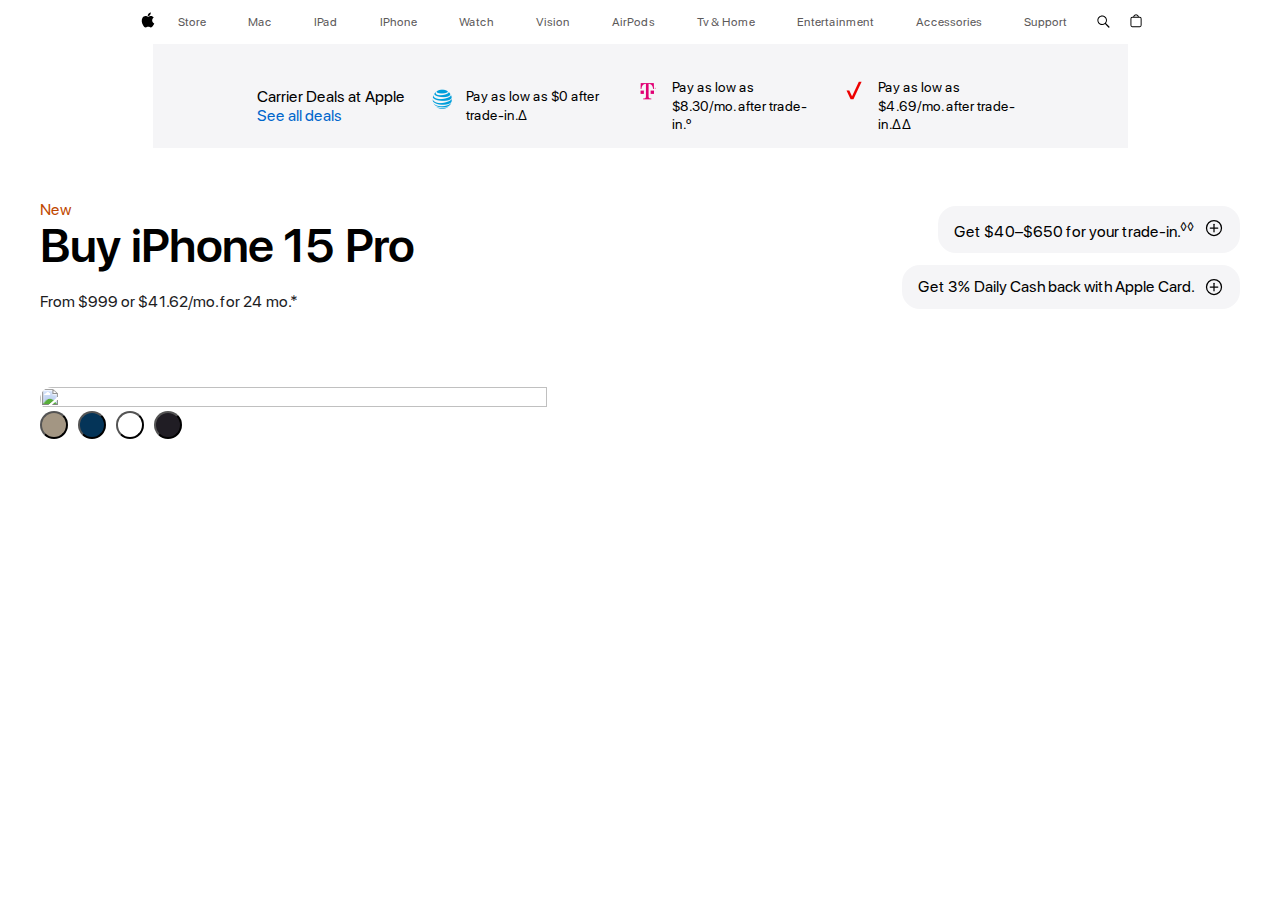
==== index.html @ e5b2a79b "first commit" ====
<!DOCTYPE html>
<html lang="en">

<head>
    <meta charset="UTF-8">
    <meta name="viewport" content="width=device-width, initial-scale=1.0">
    <title>Document</title>
    <link rel="stylesheet" href="css/index.css">
    <link rel="stylesheet" href="SF Pro Display/stylesheet.css">
</head>

<body>
    <header class="header">
        <div class="header_box">
            <div class="logo">
                <img src="img/apple__logo.svg" alt="">
            </div>
            <nav class="nav">
                <a class="nav__link" href="#">Store</a>
                <a class="nav__link" href="#">Mac</a>
                <a class="nav__link" href="#">IPad</a>
                <a class="nav__link" href="#">IPhone</a>
                <a class="nav__link" href="#">Watch</a>
                <a class="nav__link" href="#">Vision</a>
                <a class="nav__link" href="#">AirPods</a>
                <a class="nav__link" href="#">Tv &amp; Home</a>
                <a class="nav__link" href="#">Entertainment</a>
                <a class="nav__link" href="#">Accessories</a>
                <a class="nav__link" href="#">Support</a>
            </nav>
            <div class="search_menu">
                <div class="search"><svg xmlns="http://www.w3.org/2000/svg" width="15px" height="44px"
                        viewBox="0 0 15 44">
                        <path
                            d="M14.298,27.202l-3.87-3.87c0.701-0.929,1.122-2.081,1.122-3.332c0-3.06-2.489-5.55-5.55-5.55c-3.06,0-5.55,2.49-5.55,5.55 c0,3.061,2.49,5.55,5.55,5.55c1.251,0,2.403-0.421,3.332-1.122l3.87,3.87c0.151,0.151,0.35,0.228,0.548,0.228 s0.396-0.076,0.548-0.228C14.601,27.995,14.601,27.505,14.298,27.202z M1.55,20c0-2.454,1.997-4.45,4.45-4.45 c2.454,0,4.45,1.997,4.45,4.45S8.454,24.45,6,24.45C3.546,24.45,1.55,22.454,1.55,20z">
                        </path>
                    </svg>
                    <svg height="44" viewBox="0 0 14 44" width="14" xmlns="http://www.w3.org/2000/svg">
                        <path
                            d="m11.3535 16.0283h-1.0205a3.4229 3.4229 0 0 0 -3.333-2.9648 3.4229 3.4229 0 0 0 -3.333 2.9648h-1.02a2.1184 2.1184 0 0 0 -2.117 2.1162v7.7155a2.1186 2.1186 0 0 0 2.1162 2.1167h8.707a2.1186 2.1186 0 0 0 2.1168-2.1167v-7.7155a2.1184 2.1184 0 0 0 -2.1165-2.1162zm-4.3535-1.8652a2.3169 2.3169 0 0 1 2.2222 1.8652h-4.4444a2.3169 2.3169 0 0 1 2.2222-1.8652zm5.37 11.6969a1.0182 1.0182 0 0 1 -1.0166 1.0171h-8.7069a1.0182 1.0182 0 0 1 -1.0165-1.0171v-7.7155a1.0178 1.0178 0 0 1 1.0166-1.0166h8.707a1.0178 1.0178 0 0 1 1.0164 1.0166z">
                        </path>
                    </svg>
                </div>

            </div>
        </div>
    </header>

    <div class="credit_conditions">
        <div class="credit_conditions_box">
            <div class="deals__linkbox">
                <p class="s_c_d">Carrier Deals at Apple</p>
                <a class="deals__link" href="#">See all deals</a>
            </div>
            <div class="deals">
                <img src="img/globus.png" alt="">
                <p>Pay as low as $0 after trade-in.Δ</p>
            </div>
            <div class="deals">
                <img src="img/tshka.png" alt="">
                <p>Pay as low as $8.30/mo. after trade-in.º</p>
            </div>
            <div class="deals">
                <img src="img/galka.png" alt="">
                <p>Pay as low as $4.69/mo. after trade-in.ΔΔ</p>
            </div>

        </div>
    </div>


    <section class="section">
        <div class="container">
            <div class="iphone_ad_box">
                <div class="iphone_ad">
                    <span style="color:#bf4800;" class="novelty">New</span>
                    <h1>Buy iPhone 15 Pro</h1>
                    <span class="price_ad">From $999 or $41.62/mo. for 24 mo.*</span>
                </div>
                <div class="purchase_box">
                    <div class="purchase">
                        <a class="purchase__link" href="#">
                            Get $40–$650 for your trade-in.<sup>◊◊</sup>
                        </a>
                        <img style="margin-left: 10px;" height="20" width="20" src="img/4781840_+_add_circle_create_expand_icon.svg" alt="">

                    </div>
                    <div class="purchase">
                        <a class="purchase__link" href="#">
                            Get 3% Daily Cash back with Apple Card.
                        </a>
                        <img style="margin-left: 10px;" height="20" width="20" src="img/4781840_+_add_circle_create_expand_icon.svg" alt="">
                    </div>
                </div>
            </div>
        </div>
    </section>

    <section class="second_section">
        <div class="container">
            <div class="Iphone__catalog__box">
                <div class="tabcontainer">
                    <div class="tabcontent">
                        <img src="https://store.storeimages.cdn-apple.com/4982/as-images.apple.com/is/iphone-15-pro-finish-select-202309-6-1inch_GEO_US?wid=2560&hei=1440&fmt=p-jpg&qlt=80&.v=1693009279082" alt="">
                    </div>
                    <div class="tabcontent">
                        <img src="https://store.storeimages.cdn-apple.com/4982/as-images.apple.com/is/iphone-15-pro-finish-select-202309-6-1inch-naturaltitanium?wid=2560&hei=1440&fmt=p-jpg&qlt=80&.v=1692846363993" alt="">
                    </div>
                    <div class="tabcontent">
                        <img src="https://store.storeimages.cdn-apple.com/4982/as-images.apple.com/is/iphone-15-pro-finish-select-202309-6-1inch-bluetitanium?wid=2560&hei=1440&fmt=p-jpg&qlt=80&.v=1692846360609" alt="">
                    </div>
                    <div class="tabcontent">
                        <img src="https://store.storeimages.cdn-apple.com/4982/as-images.apple.com/is/iphone-15-pro-finish-select-202309-6-1inch-whitetitanium?wid=2560&hei=1440&fmt=p-jpg&qlt=80&.v=1692846367180" alt="">
                    </div>
                    <div class="tabcontent">
                        <img src="https://store.storeimages.cdn-apple.com/4982/as-images.apple.com/is/iphone-15-pro-finish-select-202309-6-1inch-blacktitanium?wid=2560&hei=1440&fmt=p-jpg&qlt=80&.v=1692846357018" alt="">
                    </div>
                </div>
            </div>

            <div class="colors-iphone-buttons-click">
                <button class="Natural">1</button>
                <button class="Blue">1</button>
                <button class="White">1</button>
                <button class="Black">1</button>
            </div>
        </div>
    </section>

    <script src="index.js"></script>
</body>

</html>
---- css/index.css ----
* {
    margin: 0;
    padding: 0;
    box-sizing: border-box;
    font-family: 'SF Pro Display';
}

.container {
    max-width: 1200px;
    margin: 0 auto;
}

.logo img {
    width: 20px;
    height: 20px;
}

.search,
.shopping svg {
    display: flex;
    margin-left: 10px;
    gap: 20px;
    width: 45px;
    cursor: pointer;
}


.header_box {
    display: flex;
    justify-content: center;
    align-items: center;
}

.nav {
    font-size: 12px;
}

.nav__link {

    display: inline-block;
    vertical-align: top;
    color: rgb(92, 89, 89);
    margin: 0 20px;
    text-decoration: none;
    transition: color .2s linear;
    position: relative;
    font-weight: 400;
    line-height: 20px;

    &:hover {
        color: rgb(42, 41, 41);
    }
}

.credit_conditions {
    padding-top: 20px;
    background-color: #f5f5f7;
    width: 975px;
    margin: 0 auto;
}

.creditation_title {
    text-align: center;
    padding-top: 20px;
    padding-bottom: 25px;
    font-size: 14px;
    font-weight: 400;

}

.credit_conditions_box {
    display: flex;
    justify-content: center;
    align-items: center;
    border-radius: 4px;
    padding: 14px 0;
    gap: 25px;
}


.deals {
    display: flex;

}

.deals img {
    height: 24px;
}

.deals p {
    max-width: 145px;
    margin-left: 12px;
    line-height: 1.33337;
    font-weight: 400;
    font-size: 14px;
}

.deals__link {
    display: inline-block;
    vertical-align: top;
    text-decoration: none;
    position: relative;
    color: #06c;
    cursor: pointer;
}

.deals__link::after {
    content: "";
    display: block;
    width: 100%;
    display: none;
    height: 1px;
    background-color: #06c;
    position: absolute;
    top: 100%;
    left: 0;
    z-index: 1;
    transition: .3s;
}

.deals__link:hover::after {
    display: block;
    background-color: #06c;
}


.iphone_ad h1 {
    font-size: 48px;
    line-height: 1.08349;
    font-weight: 600;
    padding-bottom: 20px;
}

.price_ad {
    line-height: 1.42859;
    font-weight: 400;
    color: #1d1d1f;
}

.purchase_box {
    display: flex;
    flex-direction: column;
    align-items: flex-end;
}

.purchase {
    display: flex;
    text-decoration: none;
    position: relative;
    color: #06c;
    cursor: pointer;
    background-color: #f5f5f7;
    border-radius: 18px;
    padding: 12px 16px;
    margin: 6px 0;
}

.purchase__link {
    text-decoration: none;
    color: black;
}


.iphone_ad_box {
    display: flex;
    justify-content: space-between;
    margin-bottom: 50px;
}

.section {
    padding: 52px 0 22px;
}


.tabcontent img {
    width: 65%;
    height: 65%;
    border-radius: 12px;
}


.hide {
    display: none;
}

.fade {
    animation-name: fade;
    animation-duration: 1.5s;
}

.colors-iphone-buttons-click {
    display: flex;
    gap: 10px;
    margin-bottom: 30px;
}

.Natural {
    color: transparent;
    width: 28px;
    height: 28px;
    border-radius: 50%;
    background-color: #a39683;

}

.Blue {
    color: transparent;
    width: 28px;
    height: 28px;
    border-radius: 50%;
    background-color: #043458;
}

.White {
    color: transparent;
    width: 28px;
    height: 28px;
    border-radius: 50%;
    background-color: white;
}

.Black {
    color: transparent;
    width: 28px;
    height: 28px;
    border-radius: 50%;
    background-color: #201D24;

}


.tabcontent:not(:first-child) {
    display: none;
  }
---- SF Pro Display/stylesheet.css ----
@font-face {
    font-family: 'SF Pro Display';
    src: url('SFProDisplay-Medium.eot');
    src: local('SF Pro Display Medium'), local('SFProDisplay-Medium'),
        url('SFProDisplay-Medium.eot?#iefix') format('embedded-opentype'),
        url('SFProDisplay-Medium.woff2') format('woff2'),
        url('SFProDisplay-Medium.woff') format('woff'),
        url('SFProDisplay-Medium.ttf') format('truetype');
    font-weight: 500;
    font-style: normal;
}

@font-face {
    font-family: 'SF Pro Display';
    src: url('SFProDisplay-Heavy.eot');
    src: local('SF Pro Display Heavy'), local('SFProDisplay-Heavy'),
        url('SFProDisplay-Heavy.eot?#iefix') format('embedded-opentype'),
        url('SFProDisplay-Heavy.woff2') format('woff2'),
        url('SFProDisplay-Heavy.woff') format('woff'),
        url('SFProDisplay-Heavy.ttf') format('truetype');
    font-weight: 900;
    font-style: normal;
}

@font-face {
    font-family: 'SF Pro Display';
    src: url('SFProDisplay-UltralightItalic.eot');
    src: local('SF Pro Display UltralightItalic'), local('SFProDisplay-UltralightItalic'),
        url('SFProDisplay-UltralightItalic.eot?#iefix') format('embedded-opentype'),
        url('SFProDisplay-UltralightItalic.woff2') format('woff2'),
        url('SFProDisplay-UltralightItalic.woff') format('woff'),
        url('SFProDisplay-UltralightItalic.ttf') format('truetype');
    font-weight: 200;
    font-style: italic;
}

@font-face {
    font-family: 'SF Pro Display';
    src: url('SFProDisplay-RegularItalic.eot');
    src: local('SF Pro Display Regular Italic'), local('SFProDisplay-RegularItalic'),
        url('SFProDisplay-RegularItalic.eot?#iefix') format('embedded-opentype'),
        url('SFProDisplay-RegularItalic.woff2') format('woff2'),
        url('SFProDisplay-RegularItalic.woff') format('woff'),
        url('SFProDisplay-RegularItalic.ttf') format('truetype');
    font-weight: normal;
    font-style: italic;
}

@font-face {
    font-family: 'SF Pro Display';
    src: url('SFProDisplay-Thin.eot');
    src: local('SF Pro Display Thin'), local('SFProDisplay-Thin'),
        url('SFProDisplay-Thin.eot?#iefix') format('embedded-opentype'),
        url('SFProDisplay-Thin.woff2') format('woff2'),
        url('SFProDisplay-Thin.woff') format('woff'),
        url('SFProDisplay-Thin.ttf') format('truetype');
    font-weight: 100;
    font-style: normal;
}

@font-face {
    font-family: 'SF Pro Display';
    src: url('SFProDisplay-Light.eot');
    src: local('SF Pro Display Light'), local('SFProDisplay-Light'),
        url('SFProDisplay-Light.eot?#iefix') format('embedded-opentype'),
        url('SFProDisplay-Light.woff2') format('woff2'),
        url('SFProDisplay-Light.woff') format('woff'),
        url('SFProDisplay-Light.ttf') format('truetype');
    font-weight: 200;
    font-style: normal;
}

@font-face {
    font-family: 'SF Pro Display';
    src: url('SFProDisplay-BlackItalic.eot');
    src: local('SF Pro Display Black Italic'), local('SFProDisplay-BlackItalic'),
        url('SFProDisplay-BlackItalic.eot?#iefix') format('embedded-opentype'),
        url('SFProDisplay-BlackItalic.woff2') format('woff2'),
        url('SFProDisplay-BlackItalic.woff') format('woff'),
        url('SFProDisplay-BlackItalic.ttf') format('truetype');
    font-weight: 900;
    font-style: italic;
}

@font-face {
    font-family: 'SF Pro Display';
    src: url('SFProDisplay-Bold.eot');
    src: local('SF Pro Display Bold'), local('SFProDisplay-Bold'),
        url('SFProDisplay-Bold.eot?#iefix') format('embedded-opentype'),
        url('SFProDisplay-Bold.woff2') format('woff2'),
        url('SFProDisplay-Bold.woff') format('woff'),
        url('SFProDisplay-Bold.ttf') format('truetype');
    font-weight: bold;
    font-style: normal;
}

@font-face {
    font-family: 'SF Pro Display';
    src: url('SFProDisplay-Black.eot');
    src: local('SF Pro Display Black'), local('SFProDisplay-Black'),
        url('SFProDisplay-Black.eot?#iefix') format('embedded-opentype'),
        url('SFProDisplay-Black.woff2') format('woff2'),
        url('SFProDisplay-Black.woff') format('woff'),
        url('SFProDisplay-Black.ttf') format('truetype');
    font-weight: 900;
    font-style: normal;
}

@font-face {
    font-family: 'SF Pro Display';
    src: url('SFProDisplay-SemiboldItalic.eot');
    src: local('SF Pro Display SemiboldItalic'), local('SFProDisplay-SemiboldItalic'),
        url('SFProDisplay-SemiboldItalic.eot?#iefix') format('embedded-opentype'),
        url('SFProDisplay-SemiboldItalic.woff2') format('woff2'),
        url('SFProDisplay-SemiboldItalic.woff') format('woff'),
        url('SFProDisplay-SemiboldItalic.ttf') format('truetype');
    font-weight: 600;
    font-style: italic;
}

@font-face {
    font-family: 'SF Pro Display';
    src: url('SFProDisplay-Ultralight.eot');
    src: local('SF Pro Display Ultralight'), local('SFProDisplay-Ultralight'),
        url('SFProDisplay-Ultralight.eot?#iefix') format('embedded-opentype'),
        url('SFProDisplay-Ultralight.woff2') format('woff2'),
        url('SFProDisplay-Ultralight.woff') format('woff'),
        url('SFProDisplay-Ultralight.ttf') format('truetype');
    font-weight: 200;
    font-style: normal;
}

@font-face {
    font-family: 'SF Pro Display';
    src: url('SFProDisplay-LightItalic.eot');
    src: local('SF Pro Display LightItalic'), local('SFProDisplay-LightItalic'),
        url('SFProDisplay-LightItalic.eot?#iefix') format('embedded-opentype'),
        url('SFProDisplay-LightItalic.woff2') format('woff2'),
        url('SFProDisplay-LightItalic.woff') format('woff'),
        url('SFProDisplay-LightItalic.ttf') format('truetype');
    font-weight: 200;
    font-style: italic;
}

@font-face {
    font-family: 'SF Pro Display';
    src: url('SFProDisplay-ThinItalic.eot');
    src: local('SF Pro Display ThinItalic'), local('SFProDisplay-ThinItalic'),
        url('SFProDisplay-ThinItalic.eot?#iefix') format('embedded-opentype'),
        url('SFProDisplay-ThinItalic.woff2') format('woff2'),
        url('SFProDisplay-ThinItalic.woff') format('woff'),
        url('SFProDisplay-ThinItalic.ttf') format('truetype');
    font-weight: 100;
    font-style: italic;
}

@font-face {
    font-family: 'SF Pro Display';
    src: url('SFProDisplay-MediumItalic.eot');
    src: local('SF Pro Display MediumItalic'), local('SFProDisplay-MediumItalic'),
        url('SFProDisplay-MediumItalic.eot?#iefix') format('embedded-opentype'),
        url('SFProDisplay-MediumItalic.woff2') format('woff2'),
        url('SFProDisplay-MediumItalic.woff') format('woff'),
        url('SFProDisplay-MediumItalic.ttf') format('truetype');
    font-weight: 500;
    font-style: italic;
}

@font-face {
    font-family: 'SF Pro Display';
    src: url('SFProDisplay-Semibold.eot');
    src: local('SF Pro Display Semibold'), local('SFProDisplay-Semibold'),
        url('SFProDisplay-Semibold.eot?#iefix') format('embedded-opentype'),
        url('SFProDisplay-Semibold.woff2') format('woff2'),
        url('SFProDisplay-Semibold.woff') format('woff'),
        url('SFProDisplay-Semibold.ttf') format('truetype');
    font-weight: 600;
    font-style: normal;
}

@font-face {
    font-family: 'SF Pro Display';
    src: url('SFProDisplay-HeavyItalic.eot');
    src: local('SF Pro Display HeavyItalic'), local('SFProDisplay-HeavyItalic'),
        url('SFProDisplay-HeavyItalic.eot?#iefix') format('embedded-opentype'),
        url('SFProDisplay-HeavyItalic.woff2') format('woff2'),
        url('SFProDisplay-HeavyItalic.woff') format('woff'),
        url('SFProDisplay-HeavyItalic.ttf') format('truetype');
    font-weight: 900;
    font-style: italic;
}

@font-face {
    font-family: 'SF Pro Display';
    src: url('SFProDisplay-Regular.eot');
    src: local('SF Pro Display Regular'), local('SFProDisplay-Regular'),
        url('SFProDisplay-Regular.eot?#iefix') format('embedded-opentype'),
        url('SFProDisplay-Regular.woff2') format('woff2'),
        url('SFProDisplay-Regular.woff') format('woff'),
        url('SFProDisplay-Regular.ttf') format('truetype');
    font-weight: normal;
    font-style: normal;
}

@font-face {
    font-family: 'SF Pro Display';
    src: url('SFProDisplay-BoldItalic.eot');
    src: local('SF Pro Display BoldItalic'), local('SFProDisplay-BoldItalic'),
        url('SFProDisplay-BoldItalic.eot?#iefix') format('embedded-opentype'),
        url('SFProDisplay-BoldItalic.woff2') format('woff2'),
        url('SFProDisplay-BoldItalic.woff') format('woff'),
        url('SFProDisplay-BoldItalic.ttf') format('truetype');
    font-weight: bold;
    font-style: italic;
}
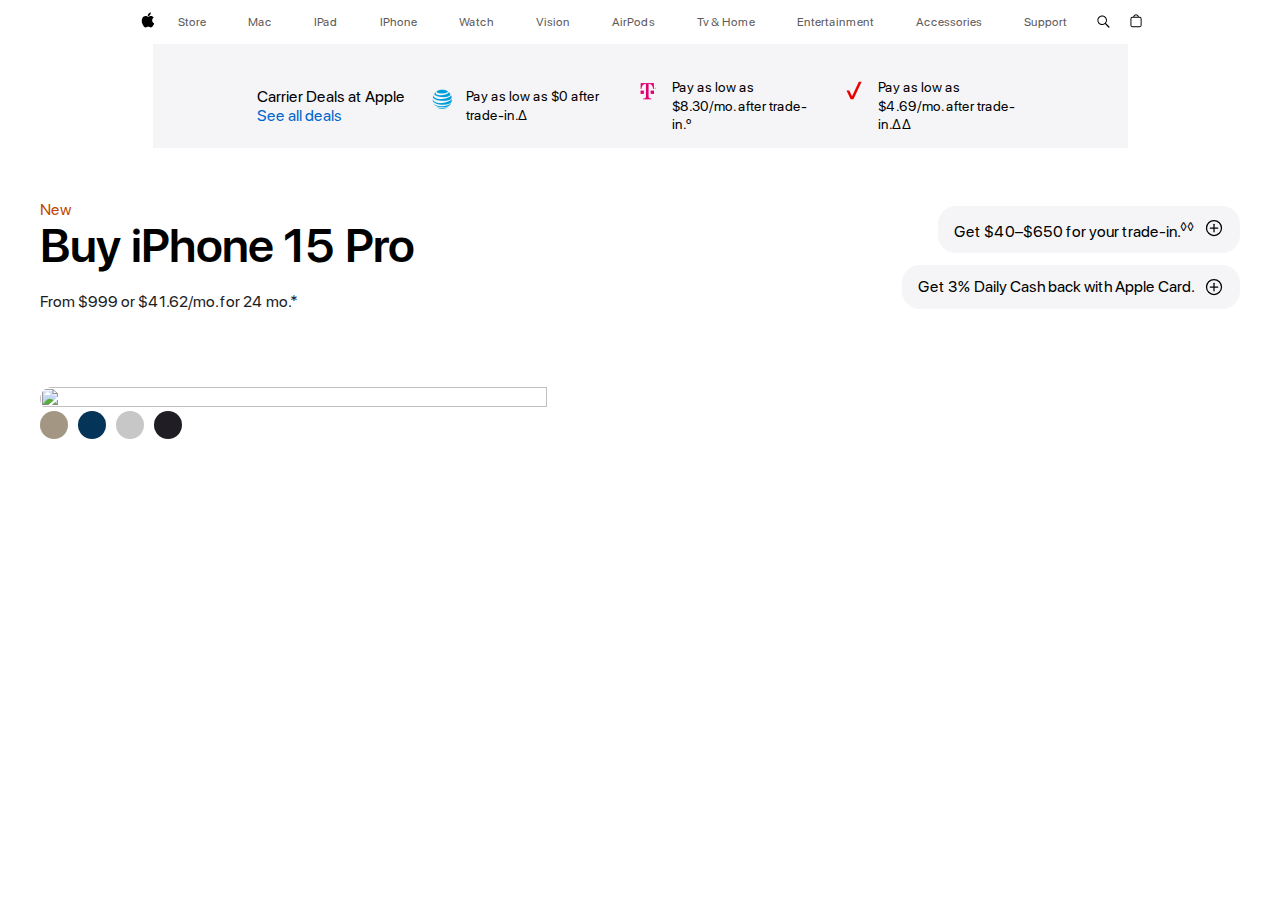
==== commit 49d61860: "mac_book" ====
--- a/index.html
+++ b/index.html
@@ -17,7 +17,7 @@
             </div>
             <nav class="nav">
                 <a class="nav__link" href="#">Store</a>
-                <a class="nav__link" href="#">Mac</a>
+                <a class="nav__link" href="indexMac.html">Mac</a>
                 <a class="nav__link" href="#">IPad</a>
                 <a class="nav__link" href="#">IPhone</a>
                 <a class="nav__link" href="#">Watch</a>
--- a/css/index.css
+++ b/css/index.css
@@ -192,6 +192,26 @@
     display: flex;
     gap: 10px;
     margin-bottom: 30px;
+
+}
+
+.colors-iphone-buttons-click button {
+    border: none;
+    cursor: pointer;
+    transition: .3s;
+}
+
+
+.colors-iphone-buttons-click button,
+.Natural,
+.Blue,
+.white,
+.Black:hover {
+    &:hover {
+        outline-style: solid;
+        box-shadow: 0 0 0 4px rgb(228, 228, 228);
+        scale: 1.1;
+    }
 }
 
 .Natural {
@@ -201,6 +221,8 @@
     border-radius: 50%;
     background-color: #a39683;
 
+
+
 }
 
 .Blue {
@@ -209,6 +231,8 @@
     height: 28px;
     border-radius: 50%;
     background-color: #043458;
+
+
 }
 
 .White {
@@ -216,7 +240,7 @@
     width: 28px;
     height: 28px;
     border-radius: 50%;
-    background-color: white;
+    background-color: rgb(200, 199, 199);
 }
 
 .Black {
@@ -231,4 +255,167 @@
 
 .tabcontent:not(:first-child) {
     display: none;
-  }+}
+
+.macbook_img img {
+    transition: .3s;
+}
+
+.macbook_title {
+    color: #000;
+    text-align: center;
+    font-size: 48px;
+    font-weight: 700;
+}
+
+.macbook_paragraph {
+    color: #000;
+    text-align: center;
+    font-size: 18px;
+    font-style: normal;
+    font-weight: 500;
+    line-height: normal;
+    margin-top: 25px;
+}
+
+
+.mackbook_statistic {
+    display: flex;
+    justify-content: center;
+    gap: 75px;
+}
+
+.macbook_colors {
+    color: #0071E3;
+
+    font-size: 24px;
+    font-weight: 700;
+}
+
+.macbook_price {
+    color: #000;
+    font-size: 48px;
+    font-weight: 700;
+    margin-top: 50px;
+
+}
+
+.macbook_info {
+    display: flex;
+    flex-direction: column;
+    justify-content: center;
+}
+
+.macbook_section {
+    padding-top: 70px;
+}
+
+.mackbook_statistic {
+    padding: 64px 0 50px 0;
+
+}
+
+.macbook_color_btn {
+    display: flex;
+    justify-content: center;
+    gap: 10px;
+}
+
+.macbook_color_btn button {
+    width: 155px;
+    height: 42px;
+    border: none;
+    border-radius: 10px;
+    transition: .3s;
+    cursor: pointer;
+}
+
+
+.white_col {
+    background: #CFE7FF;
+    color: #797979;
+
+    text-align: center;
+    font-size: 18px;
+    font-style: normal;
+    font-weight: 500;
+    line-height: normal;
+
+    &:hover {
+        outline-style: solid;
+        box-shadow: 0 0 0 4px rgb(228, 228, 228);
+        scale: 1.1;
+    }
+}
+
+.gray_col {
+    background: #CFE7FF;
+    color: #797979;
+
+    text-align: center;
+    font-size: 18px;
+    font-style: normal;
+    font-weight: 500;
+    line-height: normal;
+
+    &:hover {
+        outline-style: solid;
+        box-shadow: 0 0 0 4px rgb(228, 228, 228);
+        scale: 1.1;
+    }
+}
+
+
+.active {
+    background-color: #0071E3;
+    color: white;
+}
+
+
+.macbook_ssection_second {
+    padding: 40px 0 134px 0;
+}
+
+.macbook_price_choosing {
+    display: flex;
+    flex-direction: column;
+    align-items: center;
+    gap: 7px;
+}
+
+.macbook_price_choosing button {
+    background: transparent;
+    cursor: pointer;
+}
+
+.macbook_memory {
+    width: 321px;
+    height: 57px;
+    border-radius: 10px;
+    border: 2px solid #CFE7FF;
+    display: flex;
+    align-items: center;
+    justify-content: space-between;
+    padding: 0 20px;
+
+    &:hover {
+        border: 2px solid #007FFF;
+    }
+}
+
+
+.macbook_memory h3 {
+    color: #000;
+    font-size: 18px;
+    font-weight: 600;
+
+
+}
+
+.prices {
+    color: #000;
+
+    text-align: right;
+    font-size: 14px;
+    font-weight: 600;
+}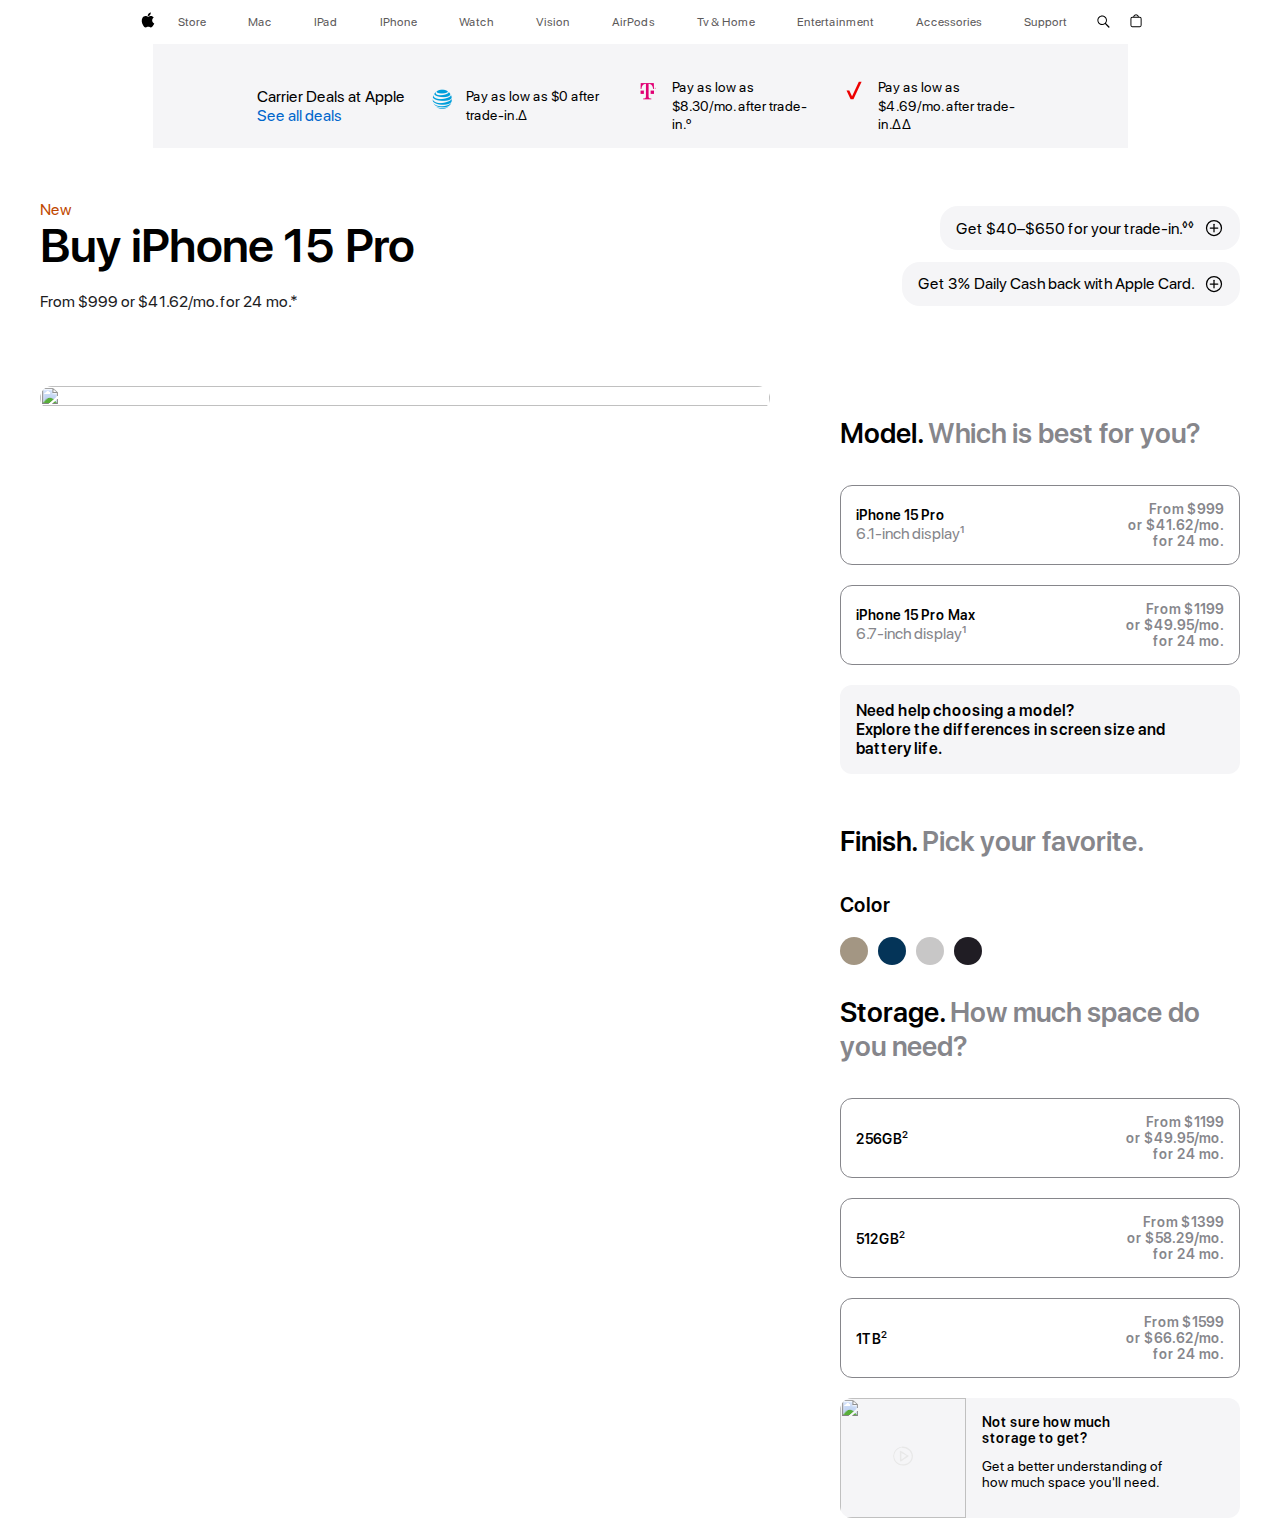
==== commit a9affae5: "html_css" ====
--- a/index.html
+++ b/index.html
@@ -82,14 +82,16 @@
                         <a class="purchase__link" href="#">
                             Get $40–$650 for your trade-in.<sup>◊◊</sup>
                         </a>
-                        <img style="margin-left: 10px;" height="20" width="20" src="img/4781840_+_add_circle_create_expand_icon.svg" alt="">
+                        <img style="margin-left: 10px;" height="20" width="20"
+                            src="img/4781840_+_add_circle_create_expand_icon.svg" alt="">
 
                     </div>
                     <div class="purchase">
                         <a class="purchase__link" href="#">
                             Get 3% Daily Cash back with Apple Card.
                         </a>
-                        <img style="margin-left: 10px;" height="20" width="20" src="img/4781840_+_add_circle_create_expand_icon.svg" alt="">
+                        <img style="margin-left: 10px;" height="20" width="20"
+                            src="img/4781840_+_add_circle_create_expand_icon.svg" alt="">
                     </div>
                 </div>
             </div>
@@ -98,35 +100,138 @@
 
     <section class="second_section">
         <div class="container">
-            <div class="Iphone__catalog__box">
-                <div class="tabcontainer">
-                    <div class="tabcontent">
-                        <img src="https://store.storeimages.cdn-apple.com/4982/as-images.apple.com/is/iphone-15-pro-finish-select-202309-6-1inch_GEO_US?wid=2560&hei=1440&fmt=p-jpg&qlt=80&.v=1693009279082" alt="">
-                    </div>
-                    <div class="tabcontent">
-                        <img src="https://store.storeimages.cdn-apple.com/4982/as-images.apple.com/is/iphone-15-pro-finish-select-202309-6-1inch-naturaltitanium?wid=2560&hei=1440&fmt=p-jpg&qlt=80&.v=1692846363993" alt="">
-                    </div>
-                    <div class="tabcontent">
-                        <img src="https://store.storeimages.cdn-apple.com/4982/as-images.apple.com/is/iphone-15-pro-finish-select-202309-6-1inch-bluetitanium?wid=2560&hei=1440&fmt=p-jpg&qlt=80&.v=1692846360609" alt="">
-                    </div>
-                    <div class="tabcontent">
-                        <img src="https://store.storeimages.cdn-apple.com/4982/as-images.apple.com/is/iphone-15-pro-finish-select-202309-6-1inch-whitetitanium?wid=2560&hei=1440&fmt=p-jpg&qlt=80&.v=1692846367180" alt="">
-                    </div>
-                    <div class="tabcontent">
-                        <img src="https://store.storeimages.cdn-apple.com/4982/as-images.apple.com/is/iphone-15-pro-finish-select-202309-6-1inch-blacktitanium?wid=2560&hei=1440&fmt=p-jpg&qlt=80&.v=1692846357018" alt="">
-                    </div>
-                </div>
-            </div>
-
-            <div class="colors-iphone-buttons-click">
-                <button class="Natural">1</button>
-                <button class="Blue">1</button>
-                <button class="White">1</button>
-                <button class="Black">1</button>
+            <div class="Iphone__catalog">
+                <div class="Iphone__catalog__box">
+                    <div class="tabcontainer">
+                        <div class="tabcontent">
+                            <img src="https://store.storeimages.cdn-apple.com/4982/as-images.apple.com/is/iphone-15-pro-finish-select-202309-6-1inch_GEO_US?wid=2560&hei=1440&fmt=p-jpg&qlt=80&.v=1693009279082"
+                                alt="">
+                        </div>
+                        <div class="tabcontent">
+                            <img src="https://store.storeimages.cdn-apple.com/4982/as-images.apple.com/is/iphone-15-pro-finish-select-202309-6-1inch-naturaltitanium?wid=2560&hei=1440&fmt=p-jpg&qlt=80&.v=1692846363993"
+                                alt="">
+                        </div>
+                        <div class="tabcontent">
+                            <img src="https://store.storeimages.cdn-apple.com/4982/as-images.apple.com/is/iphone-15-pro-finish-select-202309-6-1inch-bluetitanium?wid=2560&hei=1440&fmt=p-jpg&qlt=80&.v=1692846360609"
+                                alt="">
+                        </div>
+                        <div class="tabcontent">
+                            <img src="https://store.storeimages.cdn-apple.com/4982/as-images.apple.com/is/iphone-15-pro-finish-select-202309-6-1inch-whitetitanium?wid=2560&hei=1440&fmt=p-jpg&qlt=80&.v=1692846367180"
+                                alt="">
+                        </div>
+                        <div class="tabcontent">
+                            <img src="https://store.storeimages.cdn-apple.com/4982/as-images.apple.com/is/iphone-15-pro-finish-select-202309-6-1inch-blacktitanium?wid=2560&hei=1440&fmt=p-jpg&qlt=80&.v=1692846357018"
+                                alt="">
+                        </div>
+                    </div>
+                </div>
+
+                <div class="Iphone__catalog__box_right">
+                    <h3><span class="questionspan">Model. </span>Which is best for you?</h3>
+
+                    <div class="iphone-borders-configuration">
+                        <div class="iphone_name">
+                            <span class="from-selector-title">iPhone 15 Pro</span>
+                            <span class="form-label-small">6.1-inch display<sup>1</sup></span>
+                        </div>
+                        <a class="price-point-link" href="#">
+                            <p class="prices">From $999</p>
+                            <p class="prices">or $41.62/mo.</p>
+                            <p class="prices">for 24 mo.</p>
+                        </a>
+
+                    </div>
+
+                    <div class="iphone-borders-configuration">
+                        <div class="iphone_name">
+                            <span class="from-selector-title">iPhone 15 Pro Max</span>
+                            <span class="form-label-small">6.7-inch display<sup>1</sup></span>
+                        </div>
+                        <a class="price-point-link" href="#">
+                            <p class="prices">From $1199</p>
+                            <p class="prices">or $49.95/mo.</p>
+                            <p class="prices">for 24 mo.</p>
+                        </a>
+
+                    </div>
+
+                    <div class="decision-support">
+                        <div class="decisionsection">
+                            <p class="decisionsection-header">Need help choosing a model?</p>
+                            <p class="decisionsection-header">Explore the differences in screen size and battery life.
+                            </p>
+                        </div>
+                    </div>
+
+                    <h3><span class="questionspan">Finish. </span>Pick your favorite.</h3>
+                    <span class="color" style="    font-weight: 600; font-size: 20px;">
+                        Color
+                    </span>
+                    <div class="colors-iphone-buttons-click" style="margin-top: 20px;">
+                        <button class="Natural">1</button>
+                        <button class="Blue">1</button>
+                        <button class="White">1</button>
+                        <button class="Black">1</button>
+                    </div>
+
+                    <h3><span class="questionspan">Storage. </span>How much space do you need?
+                    </h3>
+
+                    <div class="iphone-borders-configuration">
+                        <div class="iphone_name">
+                            <span class="from-selector-title">256GB<sup>2</sup></span>
+                        </div>
+                        <a class="price-point-link" href="#">
+                            <p class="prices">From $1199</p>
+                            <p class="prices">or $49.95/mo.</p>
+                            <p class="prices">for 24 mo.</p>
+                        </a>
+
+                    </div>
+                    <div class="iphone-borders-configuration">
+                        <div class="iphone_name">
+                            <span class="from-selector-title">512GB<sup>2</sup></span>
+                        </div>
+                        <a class="price-point-link" href="#">
+                            <p class="prices">From $1399</p>
+                            <p class="prices">or $58.29/mo.</p>
+                            <p class="prices">for 24 mo.</p>
+                        </a>
+
+                    </div>
+                    <div class="iphone-borders-configuration">
+                        <div class="iphone_name">
+                            <span class="from-selector-title">1TB<sup>2</sup></span>
+                        </div>
+                        <a class="price-point-link" href="#">
+                            <p class="prices">From $1599</p>
+                            <p class="prices">or $66.62/mo.</p>
+                            <p class="prices">for 24 mo.</p>
+                        </a>
+
+                    </div>
+
+                    <div class="iphone-borders-configuration-video-storage">
+                        <div class="from-selector-imagelikevideo">
+                            <img class="mplayer" src="img/2298397_audio_doodle_music_play_play button_icon.svg" alt="">
+                            <img src="https://store.storeimages.cdn-apple.com/4982/as-images.apple.com/is/iphone-storage-thumbnail?wid=576&amp;hei=324&amp;fmt=p-jpg&amp;qlt=95&amp;.v=1671176548684"
+                                alt="">
+                        </div>
+                        <div class="from-title-clue-flex">
+                            <span class="from-selector-title">Not sure how much storage to get?</span>
+                            <span class="from-selector-clue">Get a better understanding of how much space you'll
+                                need.</span>
+                        </div>
+                    </div>
+
+                </div>
+
             </div>
         </div>
     </section>
 
+
+    
     <script src="index.js"></script>
 </body>
 
--- a/css/index.css
+++ b/css/index.css
@@ -171,22 +171,32 @@
     padding: 52px 0 22px;
 }
 
+sup {
+    font-size: 10px;
+    font-weight: 600;
+}
+
+.tabcontainer {
+    transition: .3s ease;
+}
+
+.Iphone__catalog {
+    display: flex;
+    justify-content: space-between;
+    gap: 70px;
+}
 
 .tabcontent img {
-    width: 65%;
-    height: 65%;
-    border-radius: 12px;
-}
-
-
-.hide {
-    display: none;
-}
-
-.fade {
-    animation-name: fade;
-    animation-duration: 1.5s;
-}
+
+    width: 100%;
+    height: 100%;
+    border-radius: 24px;
+}
+
+.tabcontent {
+    width: 730px;
+}
+
 
 .colors-iphone-buttons-click {
     display: flex;
@@ -200,6 +210,7 @@
     cursor: pointer;
     transition: .3s;
 }
+
 
 
 .colors-iphone-buttons-click button,
@@ -253,6 +264,7 @@
 }
 
 
+
 .tabcontent:not(:first-child) {
     display: none;
 }
@@ -418,4 +430,684 @@
     text-align: right;
     font-size: 14px;
     font-weight: 600;
+}
+
+.Iphone__catalog__box {
+    position: sticky;
+    top: 230px;
+    height: 300px;
+}
+
+.Iphone__catalog__box_right h3:first-child {
+    padding-top: 30px;
+}
+.Iphone__catalog__box_right h3 {
+    color: #86868b;
+    font-size: 28px;
+    font-weight: 600;
+    margin-bottom: 35px;
+}
+
+.Iphone__catalog__box_right .questionspan {
+    color: black;
+    font-size: 28px;
+    font-weight: 600;
+}
+
+.iphone_name {
+    display: flex;
+    flex-direction: column;
+}
+
+.from-selector-title {
+    font-weight: 560;
+    font-size: 21px;
+}
+
+.form-label-small {
+    color: #86868b;
+}
+
+.iphone-borders-configuration {
+    margin-bottom: 20px;
+    border-radius: 12px;
+    border-style: solid;
+    border-width: 1px;
+    cursor: pointer;
+    border-color: #86868b;
+    padding: 15px;
+    display: flex;
+    justify-content: space-between;
+    align-items: center;
+}
+
+
+.price-point-link,
+.prices {
+    text-decoration: none;
+    color: #86868b;
+}
+
+
+.decision-support {
+    border-radius: 12px;
+    background-color: #f5f5f7;
+    padding: 16px;
+    cursor: pointer;
+    margin-bottom: 50px;
+}
+
+.decisionsection {
+    max-width: 90%;
+}
+
+.decisionsection-header {
+    font-weight: 600;
+}
+
+
+
+.iphone-borders-configuration-video-storage {
+    border-radius: 12px;
+    border-width: 1px;
+    cursor: pointer;
+    background-color: #f5f5f7;
+    display: flex;
+}
+
+.from-selector-imagelikevideo {
+    position: relative;
+    width: 126px;
+    height: 120px;
+}
+
+.from-selector-imagelikevideo img {
+    position: relative;
+    width: 126px;
+    height: 120px;
+    object-fit: cover;
+    border-top-left-radius: 12px;
+    border-bottom-left-radius: 12px;
+}
+
+.from-selector-imagelikevideo .mplayer {
+    z-index: 500;
+    position: absolute;
+    width: 20px;
+    height: 20px;
+    object-fit: cover;
+    top: 40%;
+    right: 42%;
+}
+
+.from-title-clue-flex {
+    display: flex;
+    flex-wrap: wrap;
+    max-width: 53%;
+    padding: 16px;
+}
+
+.from-selector-title {
+    font-weight: 600;
+    font-size: 14px;
+}
+
+.from-selector-clue {
+    font-size: 14px;
+    font-weight: 400;
+}
+
+
+
+.modal {
+    background-color: #FFF;
+    color: #000;
+    max-width: 810px;
+    padding: 30px 0;
+    border-radius: 14px;
+    position: absolute;
+    top: 50%;
+    /* bottom: 35%; */
+    left: 50%;
+    transform: translate(-42%, -50%);
+    box-shadow: 0px 0px 10px #c4c4c4;
+    display: none;
+    opacity: 0;
+    transition: .5s ease;
+    scale: 1;
+    z-index: 9999;
+    /* overflow: hidden; */
+}
+
+.modal__background {
+
+    position: fixed;
+    top: 0;
+    left: 0;
+    bottom: 0;
+    right: 0;
+    height: 100vh;
+    background-color: rgba(0, 0, 0, 0.8);
+    backdrop-filter: blur(3px);
+    display: none;
+    opacity: 0;
+    transition: .5s ease;
+    scale: 1;
+overflow: auto;
+overflow: scroll;}
+
+.modal__close {
+    background: #e8e8ed;
+    border-radius: 50%;
+    display: flex;
+    align-items: center;
+    justify-content: center;
+    height: 36px;
+    width: 36px;
+}
+
+.modal .modal__close {
+    margin-left: 20px;
+}
+
+.modal__title h2 {
+    font-size: 40px;
+    line-height: 1.1;
+    font-weight: 600;
+    letter-spacing: 0;
+    text-align: center;
+    padding-bottom: 25px;
+
+}
+
+.modal__title {
+    margin: 0 100px;
+}
+
+.modal__text {
+    font-size: 19px;
+    text-align: center;
+    padding-bottom: 40px;
+}
+
+
+
+.iphone__specialist {
+    display: inline-block;
+    vertical-align: top;
+    text-decoration: none;
+    position: relative;
+    color: #06c;
+    cursor: pointer;
+
+}
+
+.iphone__specialist::after {
+    content: "";
+    display: block;
+    width: 100%;
+    display: none;
+    height: .5px;
+    background-color: #06c;
+    position: absolute;
+    top: 100%;
+    left: 0;
+    z-index: 1;
+
+    transition: .3s;
+}
+
+.iphone__specialist:hover {
+    color: #06c;
+}
+
+.iphone__specialist:active {
+    color: #06c;
+}
+
+.iphone__specialist:hover::after {
+    display: block;
+    background-color: #06c;
+
+
+
+}
+
+
+.atandt {
+    background-image: url("https://store.storeimages.cdn-apple.com/4982/as-images.apple.com/is/att-special-deals?wid=306&hei=132&fmt=png-alpha&.v=1658193314910");
+    background-repeat: no-repeat;
+    background-size: contain;
+    height: 40px;
+    width: 92px;
+    border-radius: 40px;
+}
+
+.tabnav__images a {
+    color: transparent;
+
+
+}
+
+.tmobile {
+    background-image: url("https://store.storeimages.cdn-apple.com/4982/as-images.apple.com/is/tmobile-special-deals?wid=345&hei=132&fmt=png-alpha&.v=1658193315039");
+
+    background-repeat: no-repeat;
+    background-size: contain;
+    height: 40px;
+    width: 92px;
+    border-radius: 40px;
+}
+
+
+.verizone {
+    background-image: url("https://store.storeimages.cdn-apple.com/4982/as-images.apple.com/is/verizon-special-deals?wid=336&hei=132&fmt=png-alpha&.v=1658193314689");
+    background-repeat: no-repeat;
+    background-size: contain;
+    height: 40px;
+    width: 92px;
+    border-radius: 40px;
+}
+
+.tabnav__images {
+    display: flex;
+    justify-content: center;
+    gap: 25px;
+    padding-bottom: 40px;
+}
+
+.tabnav {
+    display: flex;
+    justify-content: center;
+    align-items: center;
+    flex-direction: column;
+}
+
+
+.iphone-borders-configuration-tabnav {
+    border-radius: 12px;
+    border-style: solid;
+    border-width: 1px;
+    border-color: #86868b;
+    background-color: transparent;
+    height: 50px;
+    width: 450px;
+    padding: 24px 14px 3px 14px;
+    display: flex;
+    flex-direction: column;
+    align-items: center;
+    justify-content: center;
+    margin-bottom: 50px;
+    overflow: hidden;
+}
+
+
+
+
+.select__absolute {
+    position: relative;
+}
+
+.select__absolute p {
+    color: #6e6e73;
+    top: 8px;
+    left: 19px;
+    font-size: 12px;
+    position: absolute;
+}
+
+
+.field {
+    border: none;
+    padding: 0px 80px 0px 80px;
+    background-color: #f5f5f7;
+    transition: .3s ease;
+
+}
+
+
+.field-header {
+    display: flex;
+    justify-content: space-between;
+    padding: 50px 0;
+    cursor: pointer;
+    transition: .3s ease;
+    border-bottom: 1px solid #c7c7c8;
+
+}
+
+.field-content {
+    max-height: 0;
+    overflow: hidden;
+    transition: .3s ease;
+}
+
+.field-content.open {
+    max-height: 1000px;
+    transition: .3s ease;
+
+}
+
+.field-header h2 {
+    padding: 0 10px 5px 0;
+    font-size: 24px;
+    line-height: 1.16667;
+    font-weight: 600;
+    letter-spacing: .009em;
+}
+
+.rc-carrierpromotion-plan {
+    display: flex;
+    justify-content: space-between;
+    /* gap: 131px; */
+    padding-top: 20px;
+    border-bottom: 1px solid #c7c7c8;
+}
+
+.rc-carrierpromotion-plan h3 {
+    font-size: 17px;
+    line-height: 1.23536;
+    font-weight: 400;
+    letter-spacing: -.022em;
+    width: 100px;
+}
+
+.rc-carrierpromotion-plan-selector-tite {
+    display: flex;
+    flex-direction: column;
+    width: 484px;
+}
+
+.rc-carrierpromotion-plan-selector-tite .from-selector-title {
+    padding-bottom: 25px;
+}
+
+
+.rc-carrierpromotion-plan-selector-tite p:nth-child(2) {
+    padding-bottom: 0;
+}
+
+.rc-carrierpromotion-plan-selector-tite p:nth-child(4) {
+    padding-bottom: 0;
+    margin-bottom: 5px;
+}
+
+.rc-carrierpromotion-plan-selector-tite p:nth-child(1) {
+    padding-bottom: 0;
+    margin-bottom: 5px;
+}
+
+.rc-carrierpromotion-plan-selector-tite .form-label-small {
+    margin: 5px 0 20px 0;
+}
+
+
+.from-unselector-title {
+    font-size: 14px;
+    line-height: 1.33337;
+    font-weight: 600;
+    letter-spacing: -.01em;
+}
+
+
+
+
+
+
+.field-two {
+    border: none;
+    padding: 0px 80px 0px 80px;
+    background-color: #f5f5f7;
+    transition: .3s ease;
+
+}
+
+.field-header-two {
+    display: flex;
+    justify-content: space-between;
+    padding: 50px 0;
+    cursor: pointer;
+    transition: .3s ease;
+    border-bottom: 1px solid #c7c7c8;
+
+}
+
+.field-content-two {
+    max-height: 0;
+    overflow: hidden;
+    transition: .3s ease;
+}
+
+.field-content-two.open {
+    max-height: 1000px;
+    transition: .3s ease;
+
+}
+
+.field-header-two h2 {
+    padding: 0 10px 5px 0;
+    font-size: 24px;
+    line-height: 1.16667;
+    font-weight: 600;
+    letter-spacing: .009em;
+}
+
+
+.rc-carrierpromotion-plan-two {
+    display: flex;
+    gap: 85px;
+    padding-top: 20px;
+
+
+    border-bottom: 1px solid #c7c7c8;
+
+
+}
+
+
+
+.rc-carrierpromotion-plan-two h3 {
+    font-size: 17px;
+    line-height: 1.23536;
+    width: 100px;
+    font-weight: 400;
+    letter-spacing: -.022em;
+
+}
+
+.rc-carrierpromotion-plan-selector-tite .form-label-small-small {
+    margin: 0px 0 15px 0;
+
+    color: #86868b;
+
+
+}
+
+
+
+
+
+
+
+
+
+
+
+
+
+
+
+
+.field-two {
+    border: none;
+    padding: 0px 80px 0px 80px;
+    background-color: #f5f5f7;
+    transition: .3s ease;
+
+}
+
+.field-header-two {
+    padding: 50px 0;
+    cursor: pointer;
+    transition: .3s ease;
+    border-bottom: 1px solid #c7c7c8;
+
+}
+
+.field-content-two {
+    max-height: 0;
+    overflow: hidden;
+    transition: .3s ease;
+}
+
+.field-content-two.open {
+    max-height: 1000px;
+    transition: .3s ease;
+
+}
+
+.field-header-two h2 {
+    padding: 0 10px 5px 0;
+    font-size: 24px;
+    line-height: 1.16667;
+    font-weight: 600;
+    letter-spacing: .009em;
+}
+
+.rc-carrierpromotion-plan-two {
+    display: flex;
+    justify-content: space-between;
+    /* gap: 131px; */
+    padding-top: 20px;
+    border-bottom: 1px solid #c7c7c8;
+}
+
+.rc-carrierpromotion-plan-two h3 {
+    font-size: 17px;
+    line-height: 1.23536;
+    font-weight: 400;
+    letter-spacing: -.022em;
+    width: 100px;
+}
+
+.rc-carrierpromotion-plan-selector-tite-two {
+    display: flex;
+    flex-direction: column;
+    width: 570px;
+}
+
+.rc-carrierpromotion-plan-selector-tite-two .from-selector-title {
+    padding-bottom: 25px;
+}
+
+
+.rc-carrierpromotion-plan-selector-tite-two p:nth-child(2) {
+    padding-bottom: 0;
+}
+
+.rc-carrierpromotion-plan-selector-tite-two p:nth-child(4) {
+    padding-bottom: 0;
+    margin-bottom: 5px;
+}
+
+.rc-carrierpromotion-plan-selector-tite-two p:nth-child(1) {
+    padding-bottom: 0;
+    margin-bottom: 5px;
+}
+
+.rc-carrierpromotion-plan-selector-tite-two .form-label-small {
+    margin: 5px 0 20px 0;
+}
+
+
+.from-unselector-title-two {
+    font-size: 14px;
+    line-height: 1.33337;
+    font-weight: 600;
+    letter-spacing: -.01em;
+}
+
+
+
+
+
+.field-tree {
+    border: none;
+    background-color: #f5f5f7;
+    transition: .3s ease;
+    padding: 29px 80px 57px;
+}
+
+
+.field-tree p {
+    font-size: 12px;
+    line-height: 1.33337;
+    font-weight: 400;
+    letter-spacing: -.01em;
+}
+
+.span__tabnav__changing {
+    padding: 0 0 30px 0;
+}
+
+
+.specialist__link {
+    display: inline-block;
+    vertical-align: top;
+    text-decoration: none;
+    position: relative;
+    color: #06c;
+    cursor: pointer;
+
+}
+
+.specialist__link::after {
+    content: "";
+    display: block;
+    width: 100%;
+    display: none;
+    height: 1px;
+    background-color: #06c;
+    position: absolute;
+    top: 100%;
+    left: 0;
+    z-index: 1;
+
+    transition: .3s;
+}
+
+.specialist__link:hover {
+    color: #06c;
+}
+
+.specialist__link:active {
+    color: #06c;
+}
+
+.specialist__link:hover::after {
+    display: block;
+    background-color: #06c;
+
+
+
+}
+
+.modal__question__box {
+    padding-top: 30px;
+    display: flex;
+    justify-content: center;
+    align-items: center;
+    flex-direction: column;
+}
+
+
+.specialist__image {
+    background-image: url("https://store.storeimages.cdn-apple.com/4982/as-images.apple.com/is/step1-chat-specialist_AV4?wid=108&hei=108&fmt=png-alpha&.v=1655399908783");
+    background-color: rgb(0, 94, 255);
+    background-repeat: no-repeat;
+    background-size: contain;
+    height: 40px;
+    object-fit: cover;
+    width: 40px;
+    border-radius: 50%;
 }